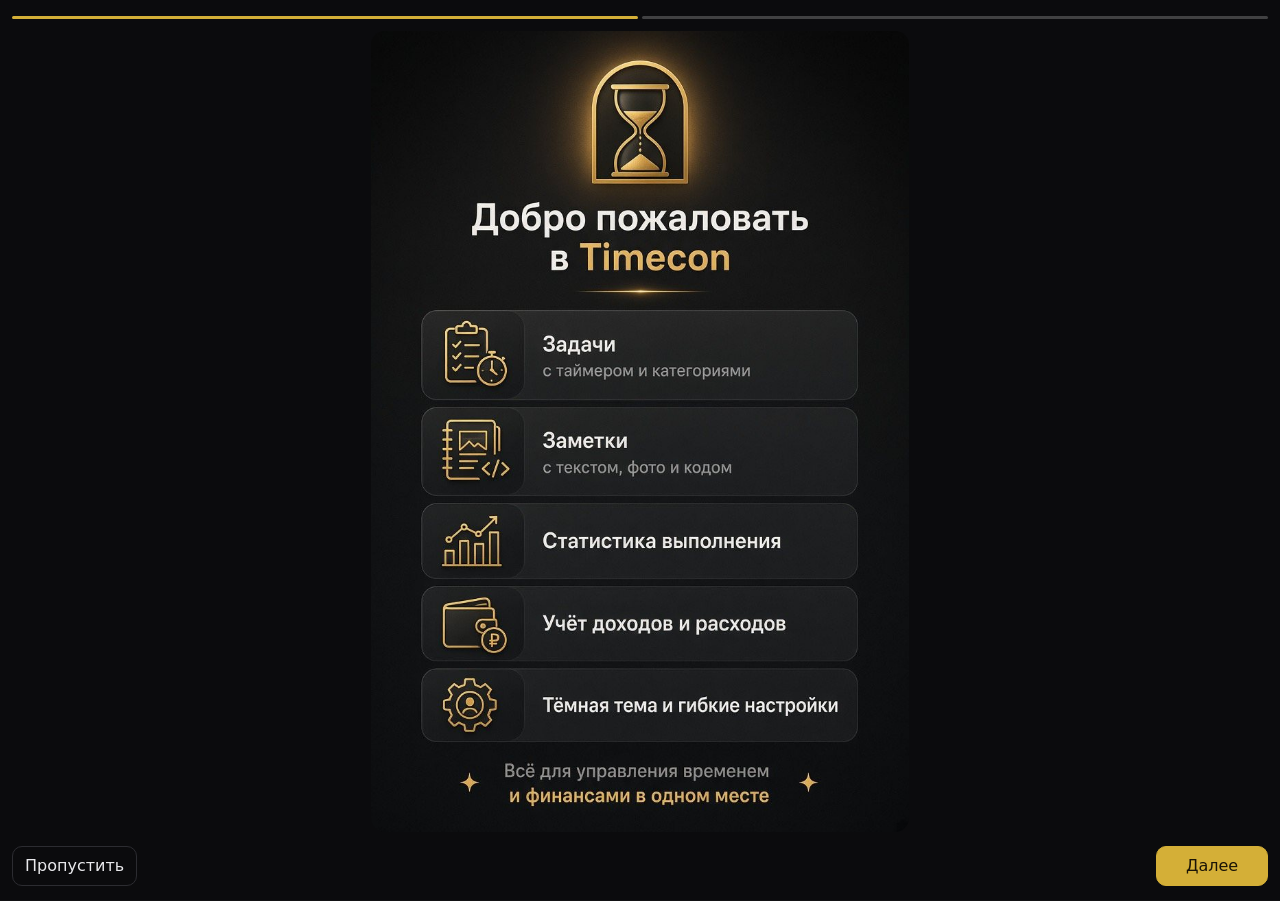
==== index.html @ f1d1a095 "Fix hung running tasks; guard password reset without session" ====
<!doctype html>
<html lang="ru" data-theme="dark">
<head>
  <meta charset="utf-8">
  <meta name="viewport" content="width=device-width,initial-scale=1,viewport-fit=cover">
  <meta name="apple-mobile-web-app-capable" content="yes">
  <meta name="apple-mobile-web-app-status-bar-style" content="black-translucent">
  <meta name="apple-mobile-web-app-title" content="Timecon">
  <meta name="theme-color" content="#121214">
  <title>Timecon</title>
  <link rel="manifest" href="manifest.webmanifest">
  <link rel="icon" href="favicon-32.png" sizes="32x32" type="image/png">
  <link rel="icon" href="icon.svg" type="image/svg+xml">
  <link rel="apple-touch-icon" href="icon-180.png">
  <link rel="stylesheet" href="fonts.css?v=25">
  <link rel="stylesheet" href="styles.css?v=25">
</head>
<body>
  <header class="top"><img class="logo" src="icon-64.png" alt="" width="32" height="32"><h1>Timecon</h1></header>
  <div id="warn" class="warn" hidden></div>
  <main id="main"></main>
  <nav class="tabbar" id="nav"></nav>
  <script src="supabase.js?v=25"></script>
  <script src="config.js?v=25"></script>
  <script src="icons.js?v=25"></script>
  <script src="app.js?v=25" defer></script>
</body>
</html>
---- fonts.css ----
/* Clash Grotesk (Fontshare, бесплатно для личного и коммерческого использования) */
@font-face {
  font-family: 'Clash Grotesk';
  src: url('fonts/clash-grotesk-400.woff2') format('woff2');
  font-weight: 400;
  font-style: normal;
  font-display: swap;
}
@font-face {
  font-family: 'Clash Grotesk';
  src: url('fonts/clash-grotesk-500.woff2') format('woff2');
  font-weight: 500;
  font-style: normal;
  font-display: swap;
}
@font-face {
  font-family: 'Clash Grotesk';
  src: url('fonts/clash-grotesk-600.woff2') format('woff2');
  font-weight: 600;
  font-style: normal;
  font-display: swap;
}
@font-face {
  font-family: 'Clash Grotesk';
  src: url('fonts/clash-grotesk-700.woff2') format('woff2');
  font-weight: 700;
  font-style: normal;
  font-display: swap;
}
---- styles.css ----
:root {
  --bg: #121214;
  --card: #1a1a1d;
  --card2: #232327;
  --text: #e9e9ec;
  --muted: #8b8b93;
  --accent: #d4af37;
  --ok: #8fbf5a;
  --bad: #d95f43;
  --border: #2c2c31;
  --code-bg: #0d0d0f;
  --code-fg: #e9e9ec;
  --tok-kw: #e0a458;
  --tok-str: #9caf88;
  --tok-num: #d4af37;
  --tok-com: #6b6b74;
  --tok-fn: #c2a878;
  --tok-boo: #d4af37;
  --tok-key: #e0a458;
  --tok-tag: #e0a458;
  --tok-attr: #c2a878;
}
[data-theme="light"] {
  --bg: #f2f2f3;
  --card: #ffffff;
  --card2: #e9e9eb;
  --text: #1c1c1f;
  --muted: #6c6c74;
  --accent: #a9803a;
  --ok: #4e7d22;
  --bad: #b04a25;
  --border: #dcdce0;
  --code-bg: #1d1d21;
  --code-fg: #ececed;
  --tok-kw: #e0a458;
  --tok-str: #9caf88;
  --tok-num: #d4af37;
  --tok-com: #8b8b93;
  --tok-fn: #c2a878;
  --tok-boo: #d4af37;
  --tok-key: #e0a458;
  --tok-tag: #e0a458;
  --tok-attr: #c2a878;
}
html { accent-color: var(--accent); }
::placeholder { color: var(--muted); opacity: 1; }
input:focus, select:focus { border-color: var(--accent); }
input:focus-visible, select:focus-visible, button:focus-visible { outline: 2px solid var(--accent); outline-offset: 1px; }
* { box-sizing: border-box; }
body {
  margin: 0;
  min-height: calc(100vh + 1px);
  background: var(--bg);
  color: var(--text);
  font: 16px/1.4 "Clash Grotesk", -apple-system, system-ui, "Segoe UI", Roboto, sans-serif;
  padding-bottom: calc(80px + env(safe-area-inset-bottom));
  -webkit-tap-highlight-color: transparent;
}
.top { display: flex; align-items: center; gap: 10px; padding: calc(12px + env(safe-area-inset-top)) 16px 4px; max-width: 640px; margin: 0 auto; }
.logo { width: 32px; height: 32px; border-radius: 9px; display: block; flex: none; }
h1 { font-size: 20px; margin: 0; font-weight: 600; letter-spacing: .01em; }
main { padding: 8px 12px; max-width: 640px; margin: 0 auto; display: flex; flex-direction: column; gap: 12px; }
h3 { margin: 0 0 8px; font-size: 15px; }
.card { background: var(--card); border: 1px solid var(--border); border-radius: 14px; padding: 12px; }
button {
  font: inherit; color: var(--text); background: var(--card2); border: 1px solid var(--border);
  border-radius: 10px; padding: 8px 12px; cursor: pointer; display: inline-flex; align-items: center; gap: 6px;
}
button:disabled { opacity: .4; }
button.primary { background: var(--accent); border-color: var(--accent); color: #1a1407; }
button.ghost { background: transparent; }
button.ok { color: var(--ok); border-color: var(--ok); }
button.bad { color: var(--bad); border-color: var(--bad); }
button.icon-btn { padding: 6px; }
.ic { width: 20px; height: 20px; flex: none; }
input, select, textarea {
  font: inherit; color: var(--text); background: var(--card2); border: 1px solid var(--border);
  border-radius: 10px; padding: 8px 10px; min-width: 0; width: 100%;
}
.form { display: flex; flex-direction: column; gap: 8px; }
.row2 { display: grid; grid-template-columns: 1fr 1fr; gap: 8px; }
label { display: flex; flex-direction: column; gap: 4px; font-size: 13px; color: var(--muted); }
label.check { flex-direction: row; align-items: center; color: var(--text); }
label.check input { width: auto; }
.btn-like {
  display: inline-flex; align-items: center; gap: 6px; padding: 8px 12px; border-radius: 10px;
  background: var(--card2); border: 1px solid var(--border); color: var(--text); cursor: pointer;
}
.daybar { display: flex; align-items: center; justify-content: space-between; gap: 8px; }
.daylabel { display: flex; flex-direction: column; text-align: center; }
.daylabel small { color: var(--muted); }
.toolbar { display: flex; justify-content: space-between; align-items: center; gap: 8px; }
.toolbar label { flex-direction: row; align-items: center; gap: 6px; }
.toolbar select { width: auto; }
.tasks { list-style: none; margin: 0; padding: 0; display: flex; flex-direction: column; gap: 8px; }
.task {
  background: var(--card); border: 1px solid var(--border); border-left: 4px solid var(--c, var(--accent));
  border-radius: 12px; padding: 10px;
}
.task-head { display: flex; align-items: center; gap: 10px; }
.cat-ico { color: var(--c, var(--accent)); display: flex; }
.task-title { flex: 1; display: flex; flex-direction: column; min-width: 0; }
.ttl { overflow-wrap: anywhere; }
.task-title small { color: var(--muted); }
.task.done { border-left-color: var(--ok); }
.task.failed { border-left-color: var(--bad); }
.task.done .ttl { text-decoration: line-through; color: var(--ok); }
.task.failed .ttl { text-decoration: line-through; color: var(--bad); }
.mark { display: flex; }
.mark.ok { color: var(--ok); }
.mark.bad { color: var(--bad); }
.mark .ic { width: 24px; height: 24px; }
.acts { display: flex; gap: 6px; margin-top: 8px; flex-wrap: wrap; }
.acts.center { justify-content: center; }
.clock { display: block; font-size: 34px; font-variant-numeric: tabular-nums; text-align: center; margin-top: 8px; color: var(--text); }
.verdict { display: flex; flex-wrap: wrap; gap: 8px; align-items: center; margin-top: 8px; }
.verdict span { width: 100%; color: var(--muted); }
.move { display: grid; grid-template-columns: 1fr 1fr auto; gap: 6px; margin-top: 8px; }
.mini { list-style: none; margin: 0; padding: 0; display: flex; flex-direction: column; gap: 6px; }
.mini li { display: flex; align-items: center; gap: 8px; }
.mini li span { flex: 1; min-width: 0; overflow-wrap: anywhere; }
.mini li small { color: var(--muted); white-space: nowrap; }
.mini li b { white-space: nowrap; }
.empty, .muted { color: var(--muted); text-align: center; margin: 8px 0; }
.muted { text-align: left; }
.tiles { display: grid; grid-template-columns: 1fr 1fr; gap: 8px; }
.tile { background: var(--card2); border-radius: 12px; padding: 10px; }
.tile small { color: var(--muted); display: block; }
.tile b { font-size: 18px; }
.pos { color: var(--ok); }
.neg { color: var(--bad); }
.tile .pos, .tile .neg { font-weight: 600; }
.periods { display: grid; grid-template-columns: repeat(4, 1fr); gap: 6px; }
.periods button { justify-content: center; padding: 8px 4px; }
.periods button.on { background: var(--accent); color: #1a1407; border-color: var(--accent); }
.bar-row { display: flex; flex-direction: column; gap: 4px; margin-bottom: 8px; }
.bar-l { display: flex; align-items: center; gap: 6px; }
.bar-l span { flex: 1; }
.bar-l small { color: var(--muted); }
.bar { height: 8px; background: var(--card2); border-radius: 4px; overflow: hidden; }
.bar i { display: block; height: 100%; background: var(--accent); }
.icon-grid { display: grid; grid-template-columns: repeat(6, 1fr); gap: 6px; }
.ico {
  position: relative; align-items: center; justify-content: center; background: var(--card2);
  border: 1px solid var(--border); border-radius: 10px; padding: 8px; color: var(--text);
}
.ico input { position: absolute; opacity: 0; width: 1px; height: 1px; }
.ico:has(input:checked) { border-color: var(--accent); color: var(--accent); }
.tabbar {
  position: fixed; bottom: 0; left: 0; right: 0; z-index: 10; display: grid; grid-template-columns: repeat(5, 1fr);
  background: var(--card); border-top: 1px solid var(--border);
  padding: 6px 6px calc(6px + env(safe-area-inset-bottom));
  transform: translateZ(0);
}
.tabbar button {
  flex-direction: column; background: none; border: 0; color: var(--muted); font-size: 11px;
  justify-content: center; gap: 2px; padding: 6px 2px;
}
.tabbar button.on { color: var(--accent); }
.daybar button.icon-btn { padding: 6px 10px; }
.ic.rot-up { transform: rotate(-90deg); }
.ic.rot-down { transform: rotate(90deg); }
/* Приветствие в стиле сторисов */
.intro {
  position: fixed; inset: 0; z-index: 200;
  background: #0b0b0d;
  display: flex; flex-direction: column;
  padding: calc(8px + env(safe-area-inset-top)) 0 calc(14px + env(safe-area-inset-bottom));
}
.intro[hidden] { display: none; }
.intro-bars { display: flex; gap: 4px; padding: 8px 12px 12px; }
.intro-bars i { flex: 1; height: 3px; border-radius: 2px; background: rgba(255, 255, 255, .22); overflow: hidden; display: block; }
.intro-bars b { display: block; height: 100%; width: 0; background: var(--accent); }
.intro-stage { flex: 1 1 auto; min-height: 0; display: flex; align-items: center; justify-content: center; padding: 0 12px; }
.intro-img { max-width: 100%; max-height: 100%; width: auto; height: auto; object-fit: contain; border-radius: 14px; display: block; }
.intro-foot { flex: none; display: flex; align-items: center; justify-content: space-between; gap: 10px; padding: 14px 12px 0; }
.intro-foot button { min-width: 112px; justify-content: center; }
body.intro-open { overflow: hidden; }
/* Предупреждение о входе */
.warn { padding: 8px 12px 0; max-width: 640px; margin: 0 auto; width: 100%; }
.warn[hidden] { display: none; }
.warn-box {
  display: flex; align-items: center; gap: 10px; flex-wrap: wrap;
  background: var(--card); border: 1px solid var(--accent); border-left-width: 4px;
  border-radius: 12px; padding: 10px 12px;
}
.warn-txt { flex: 1 1 180px; display: flex; flex-direction: column; gap: 2px; min-width: 0; }
.warn-txt b { color: var(--accent); font-weight: 600; }
.warn-txt span { color: var(--muted); font-size: 13px; line-height: 1.35; }
.warn-box button { flex: none; }
.note-card { cursor: pointer; display: flex; flex-direction: column; gap: 6px; }
.note-head { display: flex; align-items: center; gap: 10px; }
.note-ico { color: var(--accent); display: flex; }
.note-meta { flex: 1; display: flex; flex-direction: column; min-width: 0; }
.note-meta b { overflow-wrap: anywhere; }
.note-meta small { color: var(--muted); }
.note-title-row { display: flex; align-items: center; gap: 8px; }
.note-ico-btn { color: var(--accent); padding: 8px; }
.ico.on { border-color: var(--accent); color: var(--accent); }
.note-blocks { display: flex; flex-direction: column; gap: 10px; }
.note-block { display: flex; flex-direction: column; gap: 8px; }
.note-block-head { display: flex; align-items: center; gap: 4px; }
.note-block-head .muted { flex: 1; font-size: 12px; text-transform: uppercase; letter-spacing: .04em; }
.note-block textarea { width: 100%; resize: vertical; font: inherit; line-height: 1.45; }
.code-wrap { position: relative; font-family: ui-monospace, "SF Mono", Menlo, Consolas, "Liberation Mono", monospace; font-size: 13.5px; line-height: 1.55; }
.code-wrap .code-view, .code-wrap textarea.code {
  font-family: inherit; font-size: inherit; line-height: inherit; letter-spacing: 0;
  margin: 0; padding: 10px 12px; border: 1px solid var(--border); border-radius: 10px;
  white-space: pre-wrap; overflow-wrap: break-word; word-break: break-word; tab-size: 2;
}
.code-wrap .code-view {
  position: absolute; inset: 0; background: var(--code-bg); color: var(--code-fg);
  overflow: hidden; pointer-events: none; min-height: 100%;
}
.code-wrap textarea.code {
  position: relative; display: block; width: 100%; min-height: 92px; resize: vertical;
  background: transparent; color: transparent; caret-color: var(--code-fg); overflow: auto;
}
.code-wrap textarea.code::selection { background: rgba(212,175,55,.35); }
.code-wrap textarea.code::-webkit-input-placeholder { color: var(--muted); }
.tok-kw { color: var(--tok-kw); }
.tok-str { color: var(--tok-str); }
.tok-num { color: var(--tok-num); }
.tok-com { color: var(--tok-com); font-style: italic; }
.tok-fn { color: var(--tok-fn); }
.tok-boo { color: var(--tok-boo); }
.tok-key { color: var(--tok-key); }
.tok-tag { color: var(--tok-tag); }
.tok-attr { color: var(--tok-attr); }
.note-photo { width: 100%; border-radius: 10px; display: block; }
.toolbar .muted { font-size: 12px; }
.hint { font-size: 12px; margin: 0; }
.move button { justify-content: center; }
/* Кнопки входа: фирменная Google-кнопка и тихая текстовая ссылка */
.auth-alt { display: flex; flex-direction: column; gap: 4px; margin-top: 10px; }
.btn-google {
  background: #fff; border: 1px solid #dadce0; color: #1f1f1f;
  justify-content: center; font-weight: 500; width: 100%;
}
.btn-google:active { background: #f1f3f4; }
.g-logo { width: 18px; height: 18px; display: inline-flex; flex: none; }
.g-logo svg { width: 100%; height: 100%; display: block; }
.btn-link {
  background: none; border: 0; color: var(--muted);
  justify-content: center; font-size: 13px; padding: 8px 6px; width: 100%;
}
.btn-link:active { color: var(--text); }
.mini li.pays-row { display: grid; grid-template-columns: 72px 1fr auto; gap: 6px; align-items: center; }
.mini li.pays-row input { width: 100%; }
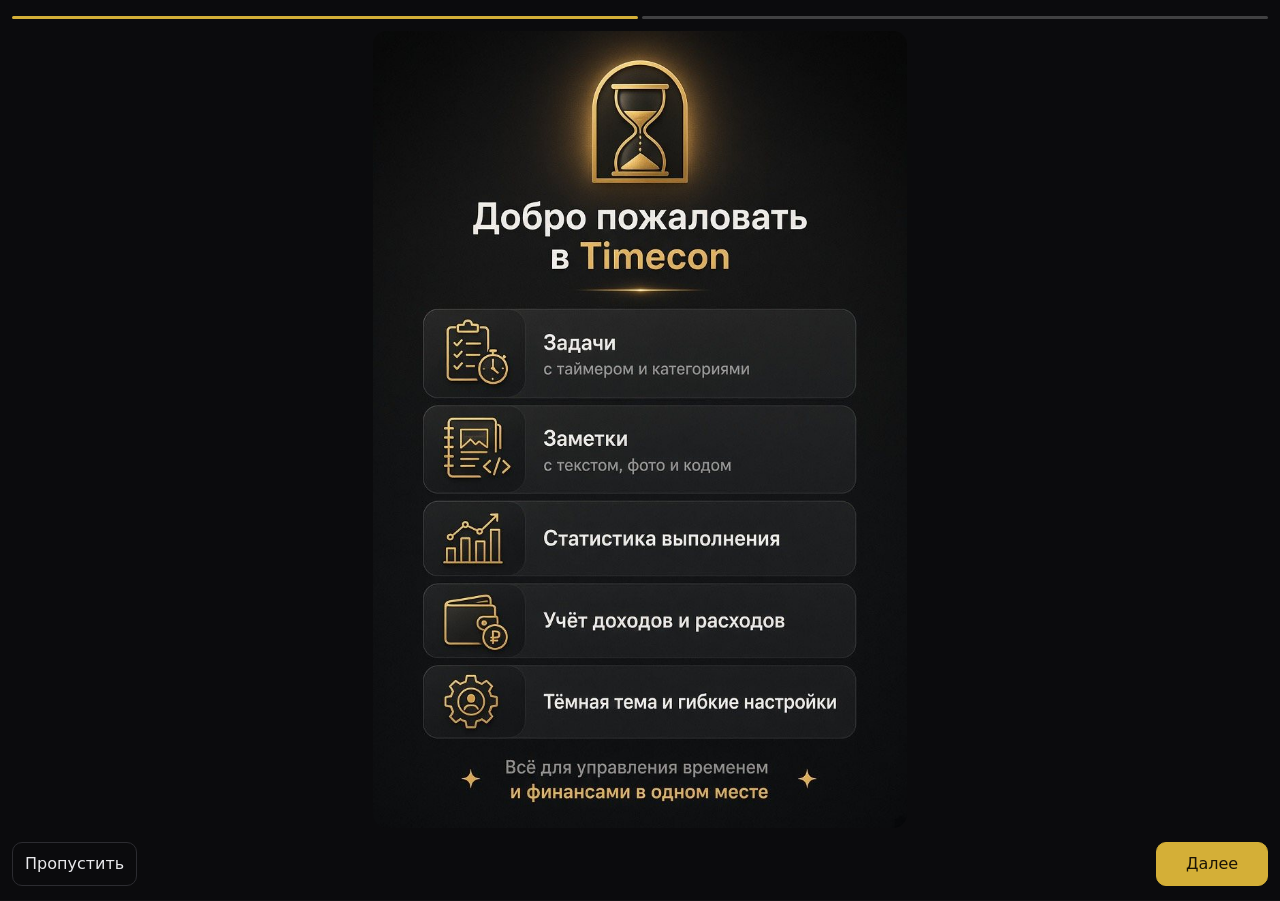
==== commit de82a9ff: "Refine daily focus UI, entry sheets and finance overview (v31)" ====
--- a/index.html
+++ b/index.html
@@ -12,17 +12,17 @@
   <link rel="icon" href="favicon-32.png" sizes="32x32" type="image/png">
   <link rel="icon" href="icon.svg" type="image/svg+xml">
   <link rel="apple-touch-icon" href="icon-180.png">
-  <link rel="stylesheet" href="fonts.css?v=25">
-  <link rel="stylesheet" href="styles.css?v=25">
+  <link rel="stylesheet" href="fonts.css?v=31">
+  <link rel="stylesheet" href="styles.css?v=31">
 </head>
 <body>
   <header class="top"><img class="logo" src="icon-64.png" alt="" width="32" height="32"><h1>Timecon</h1></header>
   <div id="warn" class="warn" hidden></div>
   <main id="main"></main>
   <nav class="tabbar" id="nav"></nav>
-  <script src="supabase.js?v=25"></script>
-  <script src="config.js?v=25"></script>
-  <script src="icons.js?v=25"></script>
-  <script src="app.js?v=25" defer></script>
+  <script src="supabase.js?v=31"></script>
+  <script src="config.js?v=31"></script>
+  <script src="icons.js?v=31"></script>
+  <script src="app.js?v=31" defer></script>
 </body>
 </html>
--- a/styles.css
+++ b/styles.css
@@ -65,8 +65,10 @@
 button {
   font: inherit; color: var(--text); background: var(--card2); border: 1px solid var(--border);
   border-radius: 10px; padding: 8px 12px; cursor: pointer; display: inline-flex; align-items: center; gap: 6px;
+  transition: background-color .15s ease, border-color .15s ease, color .15s ease, opacity .15s ease;
 }
 button:disabled { opacity: .4; }
+button:not(:disabled):active { transform: translateY(1px); }
 button.primary { background: var(--accent); border-color: var(--accent); color: #1a1407; }
 button.ghost { background: transparent; }
 button.ok { color: var(--ok); border-color: var(--ok); }
@@ -89,14 +91,16 @@
 .daybar { display: flex; align-items: center; justify-content: space-between; gap: 8px; }
 .daylabel { display: flex; flex-direction: column; text-align: center; }
 .daylabel small { color: var(--muted); }
-.toolbar { display: flex; justify-content: space-between; align-items: center; gap: 8px; }
-.toolbar label { flex-direction: row; align-items: center; gap: 6px; }
-.toolbar select { width: auto; }
+.toolbar { display: flex; flex-wrap: wrap; justify-content: space-between; align-items: center; gap: 8px; }
+.toolbar label { flex-direction: row; align-items: center; gap: 6px; min-width: 0; margin-left: auto; }
+.toolbar select { width: auto; min-width: 0; max-width: min(180px, 48vw); }
 .tasks { list-style: none; margin: 0; padding: 0; display: flex; flex-direction: column; gap: 8px; }
 .task {
   background: var(--card); border: 1px solid var(--border); border-left: 4px solid var(--c, var(--accent));
   border-radius: 12px; padding: 10px;
-}
+  transition: border-color .2s ease, background-color .2s ease;
+}
+.task.running { border-color: var(--accent); }
 .task-head { display: flex; align-items: center; gap: 10px; }
 .cat-ico { color: var(--c, var(--accent)); display: flex; }
 .task-title { flex: 1; display: flex; flex-direction: column; min-width: 0; }
@@ -113,6 +117,8 @@
 .acts { display: flex; gap: 6px; margin-top: 8px; flex-wrap: wrap; }
 .acts.center { justify-content: center; }
 .clock { display: block; font-size: 34px; font-variant-numeric: tabular-nums; text-align: center; margin-top: 8px; color: var(--text); }
+.task-progress { height: 4px; background: var(--card2); border-radius: 2px; margin-top: 8px; overflow: hidden; }
+.task-progress i { display: block; height: 100%; width: 0; background: var(--accent); border-radius: 2px; transition: width .5s linear; }
 .verdict { display: flex; flex-wrap: wrap; gap: 8px; align-items: center; margin-top: 8px; }
 .verdict span { width: 100%; color: var(--muted); }
 .move { display: grid; grid-template-columns: 1fr 1fr auto; gap: 6px; margin-top: 8px; }
@@ -155,8 +161,10 @@
 .tabbar button {
   flex-direction: column; background: none; border: 0; color: var(--muted); font-size: 11px;
   justify-content: center; gap: 2px; padding: 6px 2px;
+  transition: color .15s ease;
 }
 .tabbar button.on { color: var(--accent); }
+.tabbar button:active { transform: none; }
 .daybar button.icon-btn { padding: 6px 10px; }
 .ic.rot-up { transform: rotate(-90deg); }
 .ic.rot-down { transform: rotate(90deg); }
@@ -188,7 +196,8 @@
 .warn-txt b { color: var(--accent); font-weight: 600; }
 .warn-txt span { color: var(--muted); font-size: 13px; line-height: 1.35; }
 .warn-box button { flex: none; }
-.note-card { cursor: pointer; display: flex; flex-direction: column; gap: 6px; }
+.note-card { cursor: pointer; display: flex; flex-direction: column; gap: 6px; transition: background-color .15s ease, border-color .15s ease; }
+.note-card:active { background: var(--card2); border-color: var(--accent); }
 .note-head { display: flex; align-items: center; gap: 10px; }
 .note-ico { color: var(--accent); display: flex; }
 .note-meta { flex: 1; display: flex; flex-direction: column; min-width: 0; }
@@ -247,3 +256,174 @@
 .btn-link:active { color: var(--text); }
 .mini li.pays-row { display: grid; grid-template-columns: 72px 1fr auto; gap: 6px; align-items: center; }
 .mini li.pays-row input { width: 100%; }
+/* Список пресетов по дням недели */
+.preset { border-top: 1px solid var(--border); padding-top: 10px; margin-top: 10px; }
+.preset:first-of-type { border-top: 0; padding-top: 0; margin-top: 0; }
+.preset-head { display: flex; align-items: center; gap: 8px; margin-bottom: 6px; }
+.preset-head b { flex: 1; min-width: 0; font-weight: 600; }
+.preset-head button { flex: none; }
+
+/* v31 — quiet focus. Brand gold is reserved for primary actions. */
+:root { --muted: #a2a2aa; --ok: #95c78c; --bad: #ed8d7c; --ease: cubic-bezier(.2,.8,.2,1); }
+[data-theme="light"] { --muted: #62626a; --ok: #397042; --bad: #a53f30; }
+body { line-height: 1.5; }
+.top, .warn, main { max-width: 760px; }
+.top { padding: calc(24px + env(safe-area-inset-top)) 24px 8px; }
+.top h1 { font-size: 18px; }
+.top .logo { width: 28px; height: 28px; }
+main { padding: 16px 24px 32px; gap: 20px; }
+h2 { margin: 0; font-size: 36px; line-height: 1.15; letter-spacing: -.035em; font-weight: 600; }
+h3 { font-size: 16px; font-weight: 600; }
+.card { padding: 20px; border: 0; border-radius: 16px; }
+button, .btn-like { min-height: 44px; }
+button { transition: transform 120ms var(--ease), background-color 150ms ease, border-color 150ms ease, color 150ms ease; }
+button:not(:disabled):active { transform: scale(.98); }
+button.icon-btn { min-width: 44px; min-height: 44px; padding: 10px; justify-content: center; }
+button.primary { font-weight: 500; }
+button.ok, button.bad { border-color: var(--border); background: transparent; }
+button:hover:not(:disabled):not(.primary) { background-color: var(--card2); }
+button.primary:hover:not(:disabled) { filter: brightness(1.06); }
+input, select, textarea { min-height: 44px; padding: 10px 12px; }
+label { font-size: 14px; gap: 6px; }
+small, .hint { font-size: 14px; }
+:focus-visible { outline: 2px solid var(--accent); outline-offset: 3px; }
+.sr-only { position: absolute; width: 1px; height: 1px; padding: 0; margin: -1px; overflow: hidden; clip-path: inset(50%); white-space: nowrap; border: 0; }
+.warn { padding: 8px 24px 0; }
+.local-storage { display: flex; align-items: flex-start; justify-content: space-between; gap: 8px; font-size: 14px; color: var(--muted); border-bottom: 1px solid var(--border); padding-bottom: 12px; }
+.local-storage details { flex: 1; min-width: 0; }
+.local-storage summary { display: flex; gap: 8px; align-items: center; min-height: 44px; list-style: none; cursor: pointer; }
+.local-storage .ic { width: 16px; height: 16px; }
+.local-storage p { margin: 8px 0; line-height: 1.5; }
+.local-storage button { padding: 8px; min-height: 44px; border: 0; color: var(--text); font-size: 14px; }
+summary::-webkit-details-marker { display: none; }
+.eyebrow { margin: 0 0 10px; color: var(--muted); font-size: 14px; }
+.day-hero { padding: 12px 0 4px; }
+.day-heading { display: flex; align-items: center; justify-content: space-between; gap: 16px; }
+.day-arrows { display: flex; gap: 4px; }
+.day-arrows button { border-color: transparent; color: var(--muted); }
+.day-summary { display: flex; flex-wrap: wrap; gap: 5px; color: var(--muted); font-size: 14px; margin: 16px 0 0; }
+.day-summary b { color: var(--text); font-weight: 500; }
+.day-summary > span { padding: 0 5px; }
+.section-label { display: flex; align-items: center; gap: 8px; font-size: 14px; color: var(--muted); margin-bottom: -8px; }
+.section-label small { margin-left: auto; }
+.live-dot { height: 6px; width: 6px; background: var(--accent); border-radius: 50%; }
+.plan-toolbar h3 { margin: 0; }
+.plan-toolbar select { background: transparent; border-color: transparent; font-size: 14px; max-width: 190px; }
+.plan-toolbar label { margin-left: 0; }
+.tasks { gap: 12px; }
+.task { padding: 18px; border: 1px solid transparent; border-left: 1px solid transparent; border-radius: 14px; }
+.task .cat-ico { background: var(--card2); width: 40px; height: 40px; border-radius: 10px; align-items: center; justify-content: center; flex: none; }
+.task-head { gap: 12px; }
+.task-title .ttl { font-weight: 500; }
+.task-title small { font-size: 14px; margin-top: 2px; }
+.task .acts { margin-top: 16px; gap: 6px; }
+.task .acts .primary { margin-right: 2px; }
+.task .acts .icon-btn { color: var(--muted); background: transparent; border-color: transparent; }
+.task.done, .task.failed { border-left-color: transparent; }
+.task.done .ttl { color: var(--muted); }
+.task.running { border-color: var(--border); }
+.task.running.focused { border-color: var(--accent); background: color-mix(in srgb, var(--accent) 4%, var(--card)); }
+.task.running .timer-label { text-align: center; color: var(--muted); font-size: 14px; margin-top: 24px; }
+.clock { font-size: clamp(40px, 9vw, 56px); font-weight: 500; letter-spacing: -.035em; line-height: 1.1; margin-top: 8px; }
+.task-progress { height: 3px; margin-top: 24px; background: var(--border); }
+.task-progress i { transition: width .5s linear; }
+.task.running .acts.center { margin-top: 16px; }
+.task.running .acts .bad { color: var(--muted); font-size: 14px; border: 0; }
+.task.running:not(.focused) { display: grid; grid-template-columns: 1fr auto; gap: 8px 16px; align-items: center; }
+.task.running:not(.focused) .task-head { grid-column: 1 / -1; }
+.task.running:not(.focused) .timer-label { display: none; }
+.task.running:not(.focused) .clock { text-align: left; font-size: 28px; margin-top: 0; }
+.task.running:not(.focused) .task-progress { grid-column: 1 / -1; grid-row: 3; margin-top: 0; }
+.task.running:not(.focused) .acts.center { grid-column: 2; grid-row: 2; margin: 0; }
+.task.ask { border-color: var(--accent); }
+.task.ask .verdict { margin-top: 16px; }
+.day-actions { display: flex; gap: 8px; }
+.add-task { flex: 1; justify-content: center; min-height: 48px; }
+.empty-day { text-align: center; padding: 28px 16px 12px; }
+.empty-symbol { display: inline-flex; justify-content: center; align-items: center; width: 56px; height: 56px; border: 1px solid var(--border); border-radius: 16px; color: var(--accent); margin-bottom: 20px; }
+.empty-symbol .ic { width: 26px; height: 26px; }
+.empty-day h3 { font-size: 22px; letter-spacing: -.02em; margin-bottom: 8px; }
+.empty-day p { color: var(--muted); max-width: 310px; margin: 0 auto; font-size: 15px; }
+.quiet-section { border-top: 1px solid var(--border); }
+.quiet-section summary, .finance-details summary, .advanced summary { list-style: none; cursor: pointer; min-height: 48px; display: flex; align-items: center; gap: 8px; font-size: 14px; }
+.quiet-section summary::after, .finance-details summary::after, .advanced summary::after { content: '+'; color: var(--muted); margin-left: auto; font-size: 20px; }
+details[open] > summary::after { content: '−'; }
+.quiet-section summary > span { color: var(--muted); }
+.quiet-section > .card { background: transparent; padding: 8px 0 0; }
+.quiet-section > .card > h3 { display: none; }
+.quiet-section .mini { padding: 8px 0; }
+.quiet-section .empty { font-size: 14px; }
+.preset-head { flex-wrap: wrap; }
+.mini li { flex-wrap: wrap; }
+.mini li span { flex-basis: 30%; }
+.balance-card { padding: 24px; }
+.balance-value { display: block; font-size: clamp(28px, 6vw, 42px); letter-spacing: -.035em; line-height: 1.2; font-weight: 500; overflow-wrap: anywhere; font-variant-numeric: tabular-nums; }
+.balance-breakdown { display: grid; grid-template-columns: 1fr 1fr; gap: 16px; margin-top: 28px; }
+.balance-breakdown div { display: flex; flex-direction: column; gap: 4px; min-width: 0; }
+.balance-breakdown span { font-size: 14px; color: var(--muted); }
+.balance-breakdown b { font-size: 18px; font-weight: 500; overflow-wrap: anywhere; }
+.finance-details { margin-top: 20px; border-top: 1px solid var(--border); }
+.finance-details summary { color: var(--muted); }
+.finance-details .tiles { grid-template-columns: 1fr; }
+.finance-details .tile { display: flex; align-items: center; justify-content: space-between; gap: 12px; background: transparent; padding: 8px 0; }
+.finance-details .tile b { font-size: 16px; }
+.payday { font-size: 14px; margin: 12px 0 0; }
+.finance-actions { gap: 12px; }
+.finance-actions button { justify-content: center; min-height: 48px; }
+.finance-empty { font-size: 14px; margin-top: 12px; }
+.transactions { margin-top: 16px; }
+.transactions li { padding: 8px 0; border-bottom: 1px solid var(--border); }
+.transactions li:last-child { border: 0; }
+.transactions .empty { border: 0; padding: 8px 0; font-size: 14px; }
+.tabbar { padding: 8px 8px calc(8px + env(safe-area-inset-bottom)); }
+.tabbar::before { content: ''; position: absolute; left: 8px; top: 0; width: calc((100% - 16px) / 5); height: 2px; background: var(--accent); transform: translateX(calc(var(--tab, 0) * 100%)); transition: transform 180ms var(--ease); }
+.tabbar button { font-size: 12px; min-height: 48px; gap: 4px; border-radius: 8px; }
+.tabbar button:active { transform: scale(.98); }
+.entry-sheet { position: fixed; inset: auto 0 0; width: min(100%, 560px); max-width: 100%; max-height: calc(100dvh - 24px); margin: 0 auto; padding: 24px 24px calc(24px + env(safe-area-inset-bottom)); border: 1px solid var(--border); border-bottom: 0; border-radius: 24px 24px 0 0; background: var(--card); color: var(--text); overflow-y: auto; overscroll-behavior: contain; }
+.entry-sheet[open] { animation: sheet-in 240ms var(--ease); }
+.entry-sheet::backdrop { background: rgb(0 0 0 / .55); animation: backdrop-in 200ms ease-out; }
+.entry-sheet::before { content: ''; display: block; width: 32px; height: 4px; background: var(--border); border-radius: 2px; margin: -12px auto 16px; }
+.sheet-head { display: flex; justify-content: space-between; align-items: center; gap: 16px; margin-bottom: 24px; }
+.sheet-head h2 { font-size: 24px; }
+.sheet-head button { border: 0; color: var(--muted); }
+.sheet-form { gap: 20px; }
+.sheet-form .row2 { gap: 12px; }
+.sheet-form .primary { justify-content: center; min-height: 48px; }
+.advanced { border-top: 1px solid var(--border); }
+.advanced .hint { margin-top: 12px; }
+body.sheet-open { position: fixed; width: 100%; overflow: hidden; }
+@keyframes sheet-in { from { opacity: 0; transform: translateY(24px); } to { opacity: 1; transform: translateY(0); } }
+@keyframes backdrop-in { from { opacity: 0; } to { opacity: 1; } }
+@media (min-width: 768px) {
+  main { padding-top: 24px; }
+  .tabbar { left: 50%; right: auto; transform: translateX(-50%); bottom: 16px; width: 700px; border: 1px solid var(--border); border-radius: 16px; overflow: hidden; }
+  .entry-sheet { inset: 50% auto auto 50%; margin: 0; transform: translate(-50%, -50%); border-radius: 20px; border-bottom: 1px solid var(--border); padding: 28px; max-height: calc(100dvh - 64px); }
+  .entry-sheet::before { display: none; }
+  .entry-sheet[open] { animation: desktop-sheet-in 220ms var(--ease); }
+  @keyframes desktop-sheet-in { from { opacity: 0; translate: 0 8px; } to { opacity: 1; translate: 0 0; } }
+}
+@media (max-width: 480px) {
+  .top { padding: calc(16px + env(safe-area-inset-top)) 20px 4px; }
+  .warn { padding: 8px 20px 0; }
+  main { padding: 16px 20px 24px; gap: 20px; }
+  .local-storage { font-size: 13px; }
+  .local-storage summary { gap: 6px; }
+  .local-storage button { font-size: 13px; }
+  h2 { font-size: 32px; }
+  .task { padding: 16px; }
+  .task .acts { gap: 4px; }
+  .task .acts button { padding-inline: 10px; }
+  .balance-card { padding: 20px; }
+  .move { grid-template-columns: 1fr 1fr; }
+  .move > button:last-child { grid-column: 1 / -1; justify-content: center; }
+}
+@media (prefers-reduced-motion: reduce) {
+  *, *::before, *::after, *::backdrop { animation: none !important; transition: none !important; scroll-behavior: auto !important; }
+  button:not(:disabled):active { transform: none; }
+}
+/* Secondary actions expand in-flow: no tiny icon cluster or overlapping menu. */
+.task-primary-actions { display: grid; grid-template-columns: auto auto 1fr; align-items: start; }
+.task-more-toggle { justify-self: end; justify-content: flex-end; border-color: transparent; color: var(--muted); font-size: 14px; gap: 6px; }
+.secondary-actions { display: flex; flex-wrap: wrap; gap: 8px; grid-column: 1 / -1; border-top: 1px solid var(--border); padding-top: 12px; margin-top: 8px; }
+.secondary-actions button { font-size: 14px; background: transparent; color: var(--muted); border-color: var(--border); }
+@media (max-width: 360px) { .task-primary-actions > button { padding-inline: 8px !important; font-size: 14px; } }
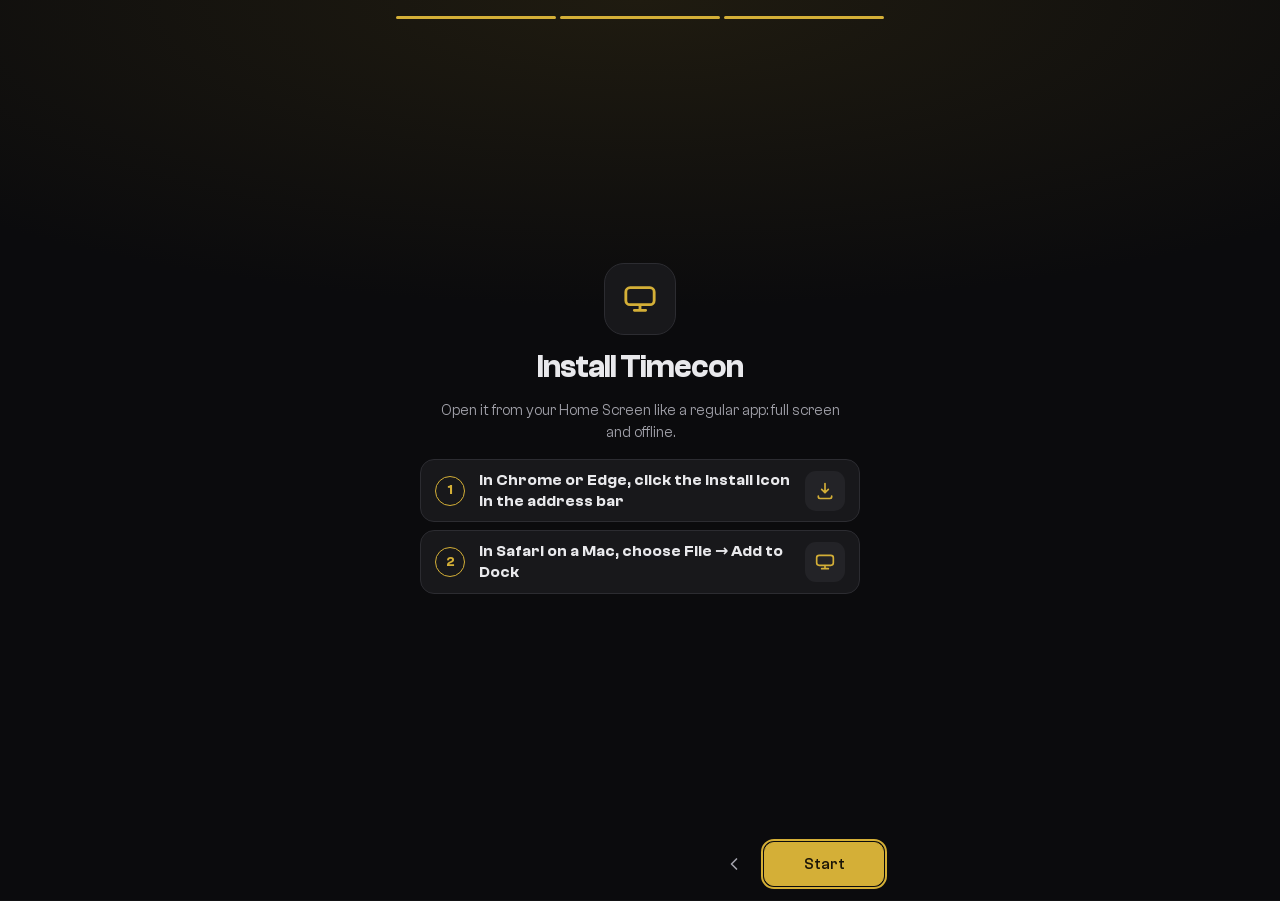
==== commit 2498563b: "Hoplite working tree checkpoint" ====
--- a/index.html
+++ b/index.html
@@ -12,17 +12,18 @@
   <link rel="icon" href="favicon-32.png" sizes="32x32" type="image/png">
   <link rel="icon" href="icon.svg" type="image/svg+xml">
   <link rel="apple-touch-icon" href="icon-180.png">
-  <link rel="stylesheet" href="fonts.css?v=31">
-  <link rel="stylesheet" href="styles.css?v=31">
+  <link rel="stylesheet" href="fonts.css?v=32">
+  <link rel="stylesheet" href="styles.css?v=32">
 </head>
 <body>
   <header class="top"><img class="logo" src="icon-64.png" alt="" width="32" height="32"><h1>Timecon</h1></header>
   <div id="warn" class="warn" hidden></div>
   <main id="main"></main>
   <nav class="tabbar" id="nav"></nav>
-  <script src="supabase.js?v=31"></script>
-  <script src="config.js?v=31"></script>
-  <script src="icons.js?v=31"></script>
-  <script src="app.js?v=31" defer></script>
+  <script src="supabase.js?v=32"></script>
+  <script src="config.js?v=32"></script>
+  <script src="icons.js?v=32"></script>
+  <script src="i18n.js?v=32"></script>
+  <script src="app.js?v=32" defer></script>
 </body>
 </html>
--- a/styles.css
+++ b/styles.css
@@ -168,22 +168,6 @@
 .daybar button.icon-btn { padding: 6px 10px; }
 .ic.rot-up { transform: rotate(-90deg); }
 .ic.rot-down { transform: rotate(90deg); }
-/* Приветствие в стиле сторисов */
-.intro {
-  position: fixed; inset: 0; z-index: 200;
-  background: #0b0b0d;
-  display: flex; flex-direction: column;
-  padding: calc(8px + env(safe-area-inset-top)) 0 calc(14px + env(safe-area-inset-bottom));
-}
-.intro[hidden] { display: none; }
-.intro-bars { display: flex; gap: 4px; padding: 8px 12px 12px; }
-.intro-bars i { flex: 1; height: 3px; border-radius: 2px; background: rgba(255, 255, 255, .22); overflow: hidden; display: block; }
-.intro-bars b { display: block; height: 100%; width: 0; background: var(--accent); }
-.intro-stage { flex: 1 1 auto; min-height: 0; display: flex; align-items: center; justify-content: center; padding: 0 12px; }
-.intro-img { max-width: 100%; max-height: 100%; width: auto; height: auto; object-fit: contain; border-radius: 14px; display: block; }
-.intro-foot { flex: none; display: flex; align-items: center; justify-content: space-between; gap: 10px; padding: 14px 12px 0; }
-.intro-foot button { min-width: 112px; justify-content: center; }
-body.intro-open { overflow: hidden; }
 /* Предупреждение о входе */
 .warn { padding: 8px 12px 0; max-width: 640px; margin: 0 auto; width: 100%; }
 .warn[hidden] { display: none; }
@@ -427,3 +411,76 @@
 .secondary-actions { display: flex; flex-wrap: wrap; gap: 8px; grid-column: 1 / -1; border-top: 1px solid var(--border); padding-top: 12px; margin-top: 8px; }
 .secondary-actions button { font-size: 14px; background: transparent; color: var(--muted); border-color: var(--border); }
 @media (max-width: 360px) { .task-primary-actions > button { padding-inline: 8px !important; font-size: 14px; } }
+
+/* v32 — quick entry, undo and navigation helpers */
+.date-jump { position: relative; display: inline-flex; align-items: center; justify-content: center; min-width: 44px; min-height: 44px; border-radius: 10px; color: var(--muted); cursor: pointer; }
+.date-jump:hover { background: var(--card2); }
+.date-jump:focus-within { outline: 2px solid var(--accent); outline-offset: 3px; }
+.date-jump input { position: absolute; inset: 0; width: 100%; height: 100%; min-height: 0; padding: 0; border: 0; opacity: 0; cursor: pointer; }
+.chips { display: flex; flex-wrap: wrap; gap: 8px; margin-top: -8px; }
+.chip { min-height: 40px; padding: 6px 12px; border-radius: 999px; background: transparent; color: var(--muted); font-size: 14px; }
+.chip[aria-pressed="true"] { border-color: var(--accent); color: var(--text); background: color-mix(in srgb, var(--accent) 16%, transparent); }
+.toast { position: fixed; z-index: 60; left: 50%; bottom: calc(84px + env(safe-area-inset-bottom)); transform: translateX(-50%); width: min(calc(100% - 32px), 520px); display: flex; align-items: center; gap: 12px; padding: 6px 6px 6px 16px; background: var(--card2); color: var(--text); border: 1px solid var(--border); border-radius: 14px; box-shadow: 0 10px 30px rgb(0 0 0 / .3); font-size: 15px; }
+.toast[hidden] { display: none; }
+.toast span { flex: 1; min-width: 0; }
+.toast button { flex: none; min-height: 40px; }
+.toast.show { animation: toast-in 220ms var(--ease); }
+@keyframes toast-in { from { opacity: 0; transform: translate(-50%, 12px); } to { opacity: 1; transform: translate(-50%, 0); } }
+.version { text-align: center; }
+.tabbar button { min-width: 0; }
+.tabbar button span { max-width: 100%; overflow: hidden; text-overflow: ellipsis; white-space: nowrap; }
+@media (hover: none), (pointer: coarse) { .shortcut-hint { display: none; } }
+@media (min-width: 768px) { .toast { bottom: 100px; } }
+
+/* Обучение в стиле сторисов: всегда в тёмной фирменной палитре, тексты из переводов */
+.intro {
+  --card: #18181b; --card2: #232327; --text: #e9e9ec; --muted: #a2a2aa; --border: #2c2c31; --accent: #d4af37;
+  position: fixed; inset: 0; z-index: 200; width: 100%; height: 100%; max-width: none; max-height: none; margin: 0; border: 0;
+  padding: calc(8px + env(safe-area-inset-top)) 0 calc(14px + env(safe-area-inset-bottom));
+  background: radial-gradient(120% 55% at 50% 0%, #1f1b10 0%, #0b0b0d 62%); color: var(--text); overflow: hidden;
+}
+.intro[open] { display: flex; flex-direction: column; }
+.intro::backdrop { background: #0b0b0d; }
+.intro-bars { display: flex; gap: 4px; width: 100%; max-width: 520px; margin: 0 auto; padding: 8px 16px 12px; }
+.intro-bars i { flex: 1; height: 3px; border-radius: 2px; background: rgb(255 255 255 / .22); overflow: hidden; display: block; }
+.intro-bars b { display: block; height: 100%; width: 0; background: var(--accent); }
+.intro-bars i.done b { width: 100%; }
+.intro-bars i.on b { animation: intro-fill var(--dur, 12s) linear forwards; }
+.intro.paused .intro-bars i.on b, .intro.paused .intro-demo .task-progress i { animation-play-state: paused; }
+@keyframes intro-fill { from { width: 0; } to { width: 100%; } }
+.intro-stage { flex: 1 1 auto; min-height: 0; display: flex; overflow-y: auto; overscroll-behavior: contain; padding: 4px 20px 8px; touch-action: pan-y; }
+.intro-slide { margin: auto; width: 100%; max-width: 440px; display: flex; flex-direction: column; align-items: center; gap: 14px; text-align: center; }
+.intro-slide h2 { font-size: clamp(26px, 7.4vw, 32px); text-wrap: balance; }
+.intro .gold { color: var(--accent); }
+.intro-logo { width: 72px; height: 72px; border-radius: 18px; box-shadow: 0 0 48px rgb(212 175 55 / .28); }
+.intro-text { color: var(--muted); margin: 0; font-size: 15px; text-wrap: pretty; }
+.intro-list { list-style: none; margin: 0; padding: 0; width: 100%; display: flex; flex-direction: column; gap: 8px; text-align: left; }
+.intro-list li { display: flex; align-items: center; gap: 14px; padding: 10px 14px; background: var(--card); border: 1px solid var(--border); border-radius: 14px; }
+.intro-list li > div { flex: 1; min-width: 0; }
+.intro-list b { display: block; font-weight: 600; line-height: 1.3; }
+.intro-list small { display: block; color: var(--muted); font-size: 14px; line-height: 1.35; margin-top: 2px; }
+.intro-ico { flex: none; display: inline-flex; align-items: center; justify-content: center; width: 40px; height: 40px; border-radius: 11px; background: var(--card2); color: var(--accent); }
+.intro-num { flex: none; display: inline-flex; align-items: center; justify-content: center; width: 30px; height: 30px; border-radius: 50%; border: 1px solid var(--accent); color: var(--accent); font-weight: 600; font-size: 14px; }
+.intro-hero { display: inline-flex; align-items: center; justify-content: center; width: 72px; height: 72px; border-radius: 20px; background: var(--card); border: 1px solid var(--border); color: var(--accent); }
+.intro-hero .ic { width: 34px; height: 34px; }
+.intro-lang { align-self: flex-end; flex-direction: row; align-items: center; gap: 2px; padding-left: 12px; border: 1px solid var(--border); border-radius: 999px; color: var(--muted); }
+.intro-lang .ic { width: 16px; height: 16px; }
+.intro-lang select { width: auto; min-height: 38px; padding: 4px 10px 4px 4px; border: 0; background: transparent; color: var(--text); font-size: 14px; }
+.intro-cta { width: 100%; justify-content: center; min-height: 48px; border-color: var(--accent); color: var(--accent); background: transparent; }
+.intro-demo { width: 100%; text-align: left; padding: 16px; }
+.intro-demo .clock { font-size: 40px; margin-top: 12px; }
+.intro-demo .task-progress { margin-top: 14px; }
+.intro-demo .task-progress i { width: 50%; animation: intro-demo 14s linear forwards; }
+@keyframes intro-demo { from { width: 72%; } to { width: 38%; } }
+.intro-foot { flex: none; display: flex; align-items: center; justify-content: space-between; gap: 10px; width: 100%; max-width: 520px; margin: 0 auto; padding: 12px 16px 0; }
+.intro-nav { display: flex; gap: 8px; }
+.intro-foot .primary { min-width: 120px; justify-content: center; }
+.intro-foot .icon-btn { color: var(--muted); border-color: transparent; }
+body.intro-open { overflow: hidden; }
+@media (max-height: 700px) {
+  .intro-slide { gap: 10px; }
+  .intro-logo, .intro-hero { width: 56px; height: 56px; }
+  .intro-list li { padding: 8px 12px; }
+  .intro-demo .clock { font-size: 32px; }
+}
+@media (prefers-reduced-motion: reduce) { .intro-bars i.on b { width: 100%; } }
